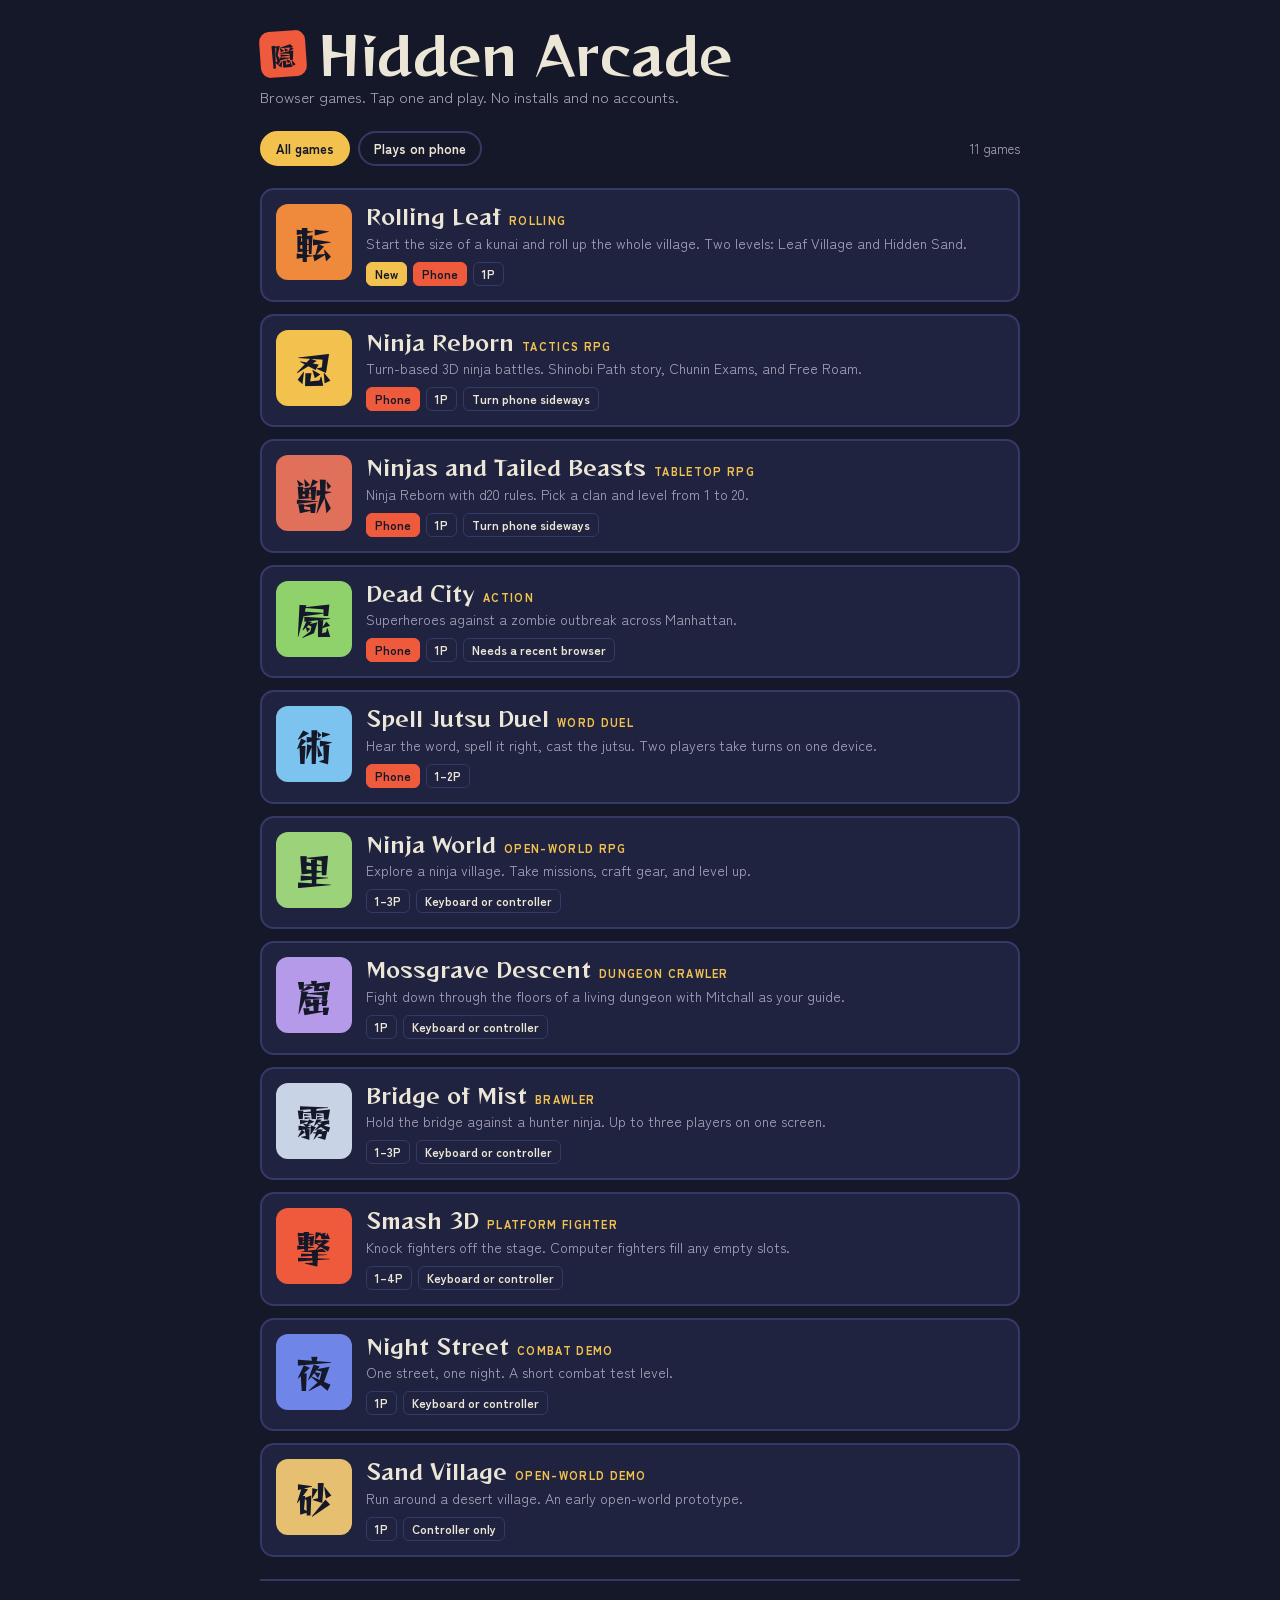
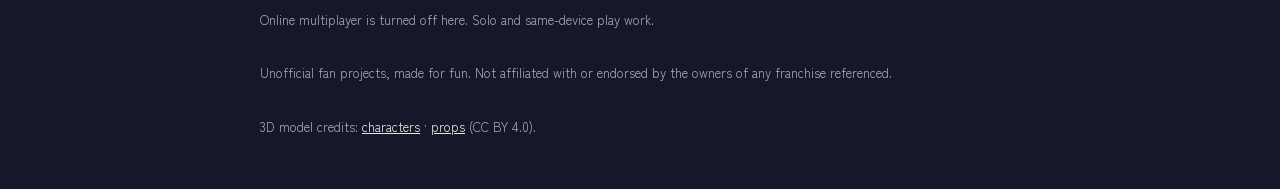
==== arcade/index.html @ fc580935 "Add Hidden Arcade (secret entrance TBD) Co-Authored-By: Claude Opus 5.5 <noreply@anthropic.com> Clau" ====
<!doctype html><html><head><meta charset=utf8><meta name=viewport content="width=device-width,initial-scale=1,viewport-fit=cover"><style>:root{color-scheme:light;box-sizing:border-box;padding-top:env(safe-area-inset-top,0px);padding-bottom:env(safe-area-inset-bottom,0px)}html{scroll-padding-top:env(safe-area-inset-top,0px)}body{margin:0;padding:0;font:14px -apple-system,BlinkMacSystemFont,sans-serif;background:#fff;color:#000}img{max-width:100%}[hidden]:not([hidden=until-found i]){display:none!important}</style></head><body>
<title>Hidden Arcade</title>
<meta name="claude:viewport-fit-sides" content="cover">
<meta name="robots" content="noindex,nofollow">
<meta name="description" content="A small arcade of browser games: ninja RPGs, brawlers, a zombie city, and a rolling-ball game.">
<link rel="preconnect" href="https://fonts.googleapis.com">
<link rel="preconnect" href="https://fonts.gstatic.com" crossorigin>
<link rel="stylesheet" href="https://fonts.googleapis.com/css2?family=Reggae+One&family=Zen+Kaku+Gothic+New:wght@400;700;900&display=swap">
<style>
/* layout: one column of "cabinet" rows; emblem tile left, info right; filter chips up top. Single dark theme by choice (arcade at night). */
:root{
  --night:#151829;
  --panel:#1f2340;
  --line:#343a66;
  --text:#ece6d6;
  --dim:#a7a3b8;
  --vermilion:#ef5a3c;
  --gold:#f2c14e;
  --font-display:'Reggae One','Arial Black',system-ui,sans-serif;
  --font-body:'Zen Kaku Gothic New',system-ui,-apple-system,'Segoe UI',sans-serif;
  color-scheme:dark;
}
[hidden]{display:none!important}
*{box-sizing:border-box}
body{margin:0;background:var(--night);color:var(--text);font-family:var(--font-body);font-size:15px;line-height:1.5;
  padding-left:max(16px,env(safe-area-inset-left,0px));padding-right:max(16px,env(safe-area-inset-right,0px))}
.wrap{max-width:760px;margin:0 auto;padding-block:28px 40px;display:flex;flex-direction:column;gap:22px}
header{display:flex;flex-direction:column;gap:6px}
.mark{display:flex;align-items:center;gap:12px}
.seal{width:46px;height:46px;flex:none;border-radius:10px;background:var(--vermilion);color:var(--night);display:grid;place-items:center;font-family:var(--font-display);font-size:26px;transform:rotate(-4deg)}
h1{font-family:var(--font-display);font-weight:400;font-size:clamp(34px,8vw,52px);line-height:1;margin:0;letter-spacing:.01em}
header p{margin:0;color:var(--dim);max-width:60ch}
.chips{display:flex;gap:8px;flex-wrap:wrap}
.chip{font:inherit;font-weight:700;font-size:13px;color:var(--text);background:transparent;border:2px solid var(--line);border-radius:999px;padding:6px 14px;cursor:pointer}
.chip[aria-pressed="true"]{background:var(--gold);border-color:var(--gold);color:var(--night)}
.chip:focus-visible,.game:focus-visible{outline:3px solid var(--gold);outline-offset:3px}
.count{font-size:13px;color:var(--dim);align-self:center;margin-left:auto;font-variant-numeric:tabular-nums}
.list{display:flex;flex-direction:column;gap:12px;margin:0;padding:0;list-style:none}
.game{display:grid;grid-template-columns:76px 1fr;gap:14px;align-items:start;padding:14px;border:2px solid var(--line);border-radius:14px;background:var(--panel);color:inherit;text-decoration:none;transition:border-color .15s,transform .15s}
.game:hover{border-color:var(--gold);transform:translateY(-2px)}
.emblem{width:76px;height:76px;border-radius:12px;display:grid;place-items:center;font-family:var(--font-display);font-size:38px;color:var(--night);background:var(--c,var(--gold))}
.info{min-width:0;display:flex;flex-direction:column;gap:4px}
.top{display:flex;align-items:baseline;gap:8px;flex-wrap:wrap}
.info h2{font-family:var(--font-display);font-weight:400;font-size:21px;line-height:1.15;margin:0}
.genre{font-size:11px;font-weight:900;letter-spacing:.12em;text-transform:uppercase;color:var(--gold)}
.info p{margin:0;color:var(--dim);font-size:14px}
.tags{display:flex;gap:6px;flex-wrap:wrap;margin-top:4px}
.tag{font-size:12px;font-weight:700;border-radius:6px;padding:2px 8px;border:1px solid var(--line);color:var(--text)}
.tag.phone{background:var(--vermilion);border-color:var(--vermilion);color:var(--night)}
.tag.new{background:var(--gold);border-color:var(--gold);color:var(--night)}
footer{border-top:2px solid var(--line);padding-top:16px;display:flex;flex-direction:column;gap:8px;color:var(--dim);font-size:13px}
footer a{color:var(--text)}
@media (max-width:420px){.game{grid-template-columns:56px 1fr;gap:12px}.emblem{width:56px;height:56px;font-size:28px}}
@media (prefers-reduced-motion:reduce){.game{transition:none}.game:hover{transform:none}}
</style>

<div class="wrap">
  <header>
    <div class="mark"><div class="seal" aria-hidden="true">隠</div><h1>Hidden Arcade</h1></div>
    <p>Browser games. Tap one and play. No installs and no accounts.</p>
  </header>

  <div class="chips" role="group" aria-label="Filter games">
    <button class="chip" id="fAll" type="button" aria-pressed="true">All games</button>
    <button class="chip" id="fPhone" type="button" aria-pressed="false">Plays on phone</button>
    <span class="count" id="count"></span>
  </div>

  <ul class="list" id="list"></ul>

  <footer>
    <p>Online multiplayer is turned off here. Solo and same-device play work.</p>
    <p>Unofficial fan projects, made for fun. Not affiliated with or endorsed by the owners of any franchise referenced.</p>
    <p>3D model credits: <a href="games/ninja-reborn/assets/nr_chars/CREDITS.md">characters</a> · <a href="games/ninja-reborn/assets/props/CREDITS.md">props</a> (CC BY 4.0).</p>
  </footer>
</div>

<script>
const GAMES=[
 {slug:'rolling-leaf',name:'Rolling Leaf',kanji:'転',c:'#ef8a3c',genre:'Rolling',players:'1P',phone:true,isNew:true,
  text:'Start the size of a kunai and roll up the whole village. Two levels: Leaf Village and Hidden Sand.'},
 {slug:'ninja-reborn',name:'Ninja Reborn',kanji:'忍',c:'#f2c14e',genre:'Tactics RPG',players:'1P',phone:true,note:'Turn phone sideways',
  text:'Turn-based 3D ninja battles. Shinobi Path story, Chunin Exams, and Free Roam.'},
 {slug:'ninjas-and-tailed-beasts',name:'Ninjas and Tailed Beasts',kanji:'獣',c:'#e0705a',genre:'Tabletop RPG',players:'1P',phone:true,note:'Turn phone sideways',
  text:'Ninja Reborn with d20 rules. Pick a clan and level from 1 to 20.'},
 {slug:'dead-city',name:'Dead City',kanji:'屍',c:'#8fd16a',genre:'Action',players:'1P',phone:true,note:'Needs a recent browser',
  text:'Superheroes against a zombie outbreak across Manhattan.'},
 {slug:'spell-jutsu-duel',name:'Spell Jutsu Duel',kanji:'術',c:'#7cc4ef',genre:'Word duel',players:'1–2P',phone:true,
  text:'Hear the word, spell it right, cast the jutsu. Two players take turns on one device.'},
 {slug:'ninja-world',name:'Ninja World',kanji:'里',c:'#9bd27a',genre:'Open-world RPG',players:'1–3P',phone:false,note:'Keyboard or controller',
  text:'Explore a ninja village. Take missions, craft gear, and level up.'},
 {slug:'mossgrave-descent',name:'Mossgrave Descent',kanji:'窟',c:'#b49ae8',genre:'Dungeon crawler',players:'1P',phone:false,note:'Keyboard or controller',
  text:'Fight down through the floors of a living dungeon with Mitchall as your guide.'},
 {slug:'bridge-of-mist',name:'Bridge of Mist',kanji:'霧',c:'#c9d3e6',genre:'Brawler',players:'1–3P',phone:false,note:'Keyboard or controller',
  text:'Hold the bridge against a hunter ninja. Up to three players on one screen.'},
 {slug:'smash-3d',name:'Smash 3D',kanji:'撃',c:'#ef5a3c',genre:'Platform fighter',players:'1–4P',phone:false,note:'Keyboard or controller',
  text:'Knock fighters off the stage. Computer fighters fill any empty slots.'},
 {slug:'night-street',name:'Night Street',kanji:'夜',c:'#6f86e8',genre:'Combat demo',players:'1P',phone:false,note:'Keyboard or controller',
  text:'One street, one night. A short combat test level.'},
 {slug:'sand-village',name:'Sand Village',kanji:'砂',c:'#e6c070',genre:'Open-world demo',players:'1P',phone:false,note:'Controller only',
  text:'Run around a desert village. An early open-world prototype.'}
];
const list=document.getElementById('list'),count=document.getElementById('count');
const esc=s=>s.replace(/[&<>"]/g,ch=>({'&':'&amp;','<':'&lt;','>':'&gt;','"':'&quot;'}[ch]));
function render(phoneOnly){
  const shown=GAMES.filter(g=>!phoneOnly||g.phone);
  list.innerHTML=shown.map(g=>`<li><a class="game" href="games/${g.slug}/index.html">
    <div class="emblem" style="--c:${g.c}" aria-hidden="true">${g.kanji}</div>
    <div class="info"><div class="top"><h2>${esc(g.name)}</h2><span class="genre">${esc(g.genre)}</span></div>
    <p>${esc(g.text)}</p>
    <div class="tags">${g.isNew?'<span class="tag new">New</span>':''}${g.phone?'<span class="tag phone">Phone</span>':''}<span class="tag">${g.players}</span>${g.note?`<span class="tag">${esc(g.note)}</span>`:''}</div></div></a></li>`).join('');
  count.textContent=shown.length+' games';
}
const fAll=document.getElementById('fAll'),fPhone=document.getElementById('fPhone');
function set(phone){fAll.setAttribute('aria-pressed',!phone);fPhone.setAttribute('aria-pressed',phone);render(phone);try{localStorage.setItem('ha-phone',phone?'1':'')}catch(e){}}
fAll.onclick=()=>set(false);fPhone.onclick=()=>set(true);
let start=false;try{start=localStorage.getItem('ha-phone')==='1'}catch(e){}
set(start||matchMedia('(pointer:coarse)').matches&&innerWidth<600);
</script>

</body></html>
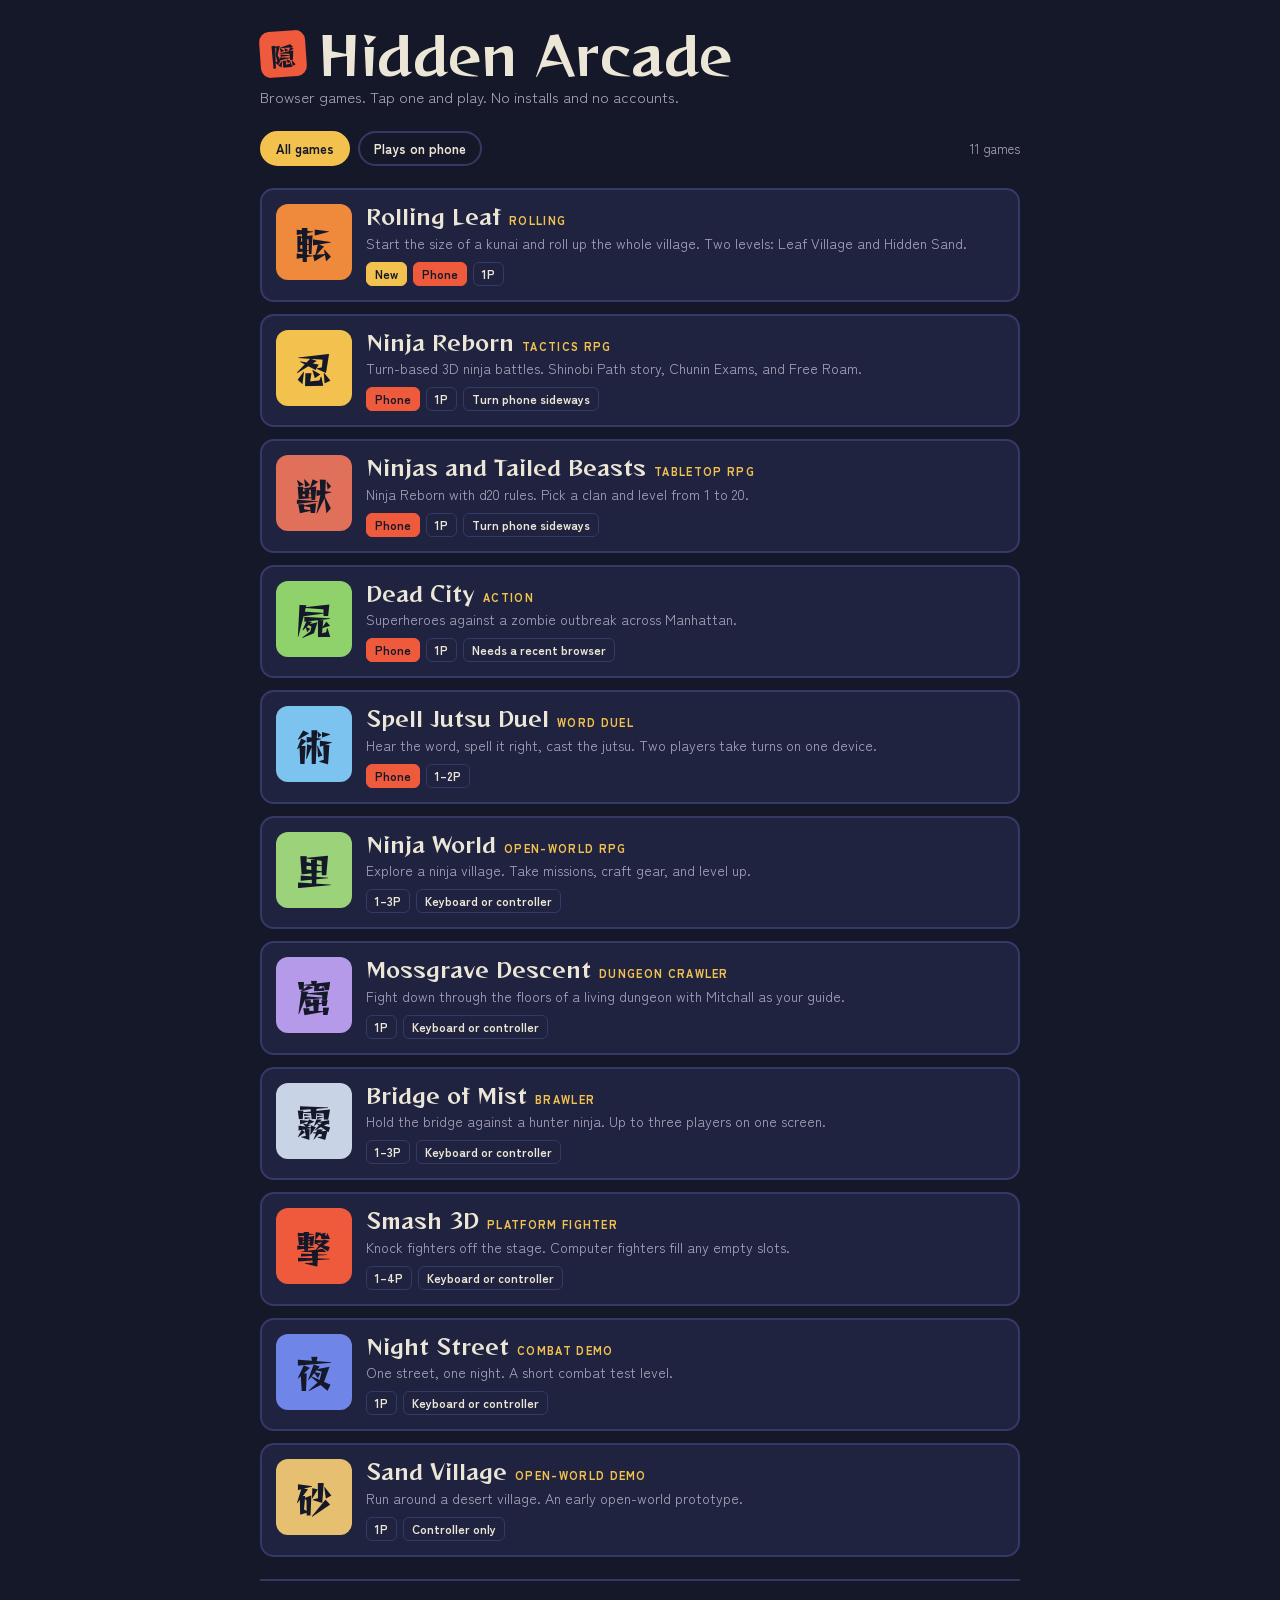
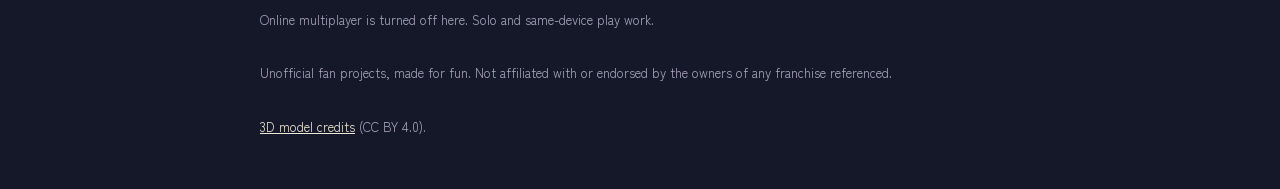
==== commit 3d8b4521: "Replace dev-note credits with a clean public credits page Co-Authored-By: Claude Opus 5.5 <noreply@a" ====
--- a/arcade/index.html
+++ b/arcade/index.html
@@ -71,7 +71,7 @@
   <footer>
     <p>Online multiplayer is turned off here. Solo and same-device play work.</p>
     <p>Unofficial fan projects, made for fun. Not affiliated with or endorsed by the owners of any franchise referenced.</p>
-    <p>3D model credits: <a href="games/ninja-reborn/assets/nr_chars/CREDITS.md">characters</a> · <a href="games/ninja-reborn/assets/props/CREDITS.md">props</a> (CC BY 4.0).</p>
+    <p><a href="credits.html">3D model credits</a> (CC BY 4.0).</p>
   </footer>
 </div>
 
